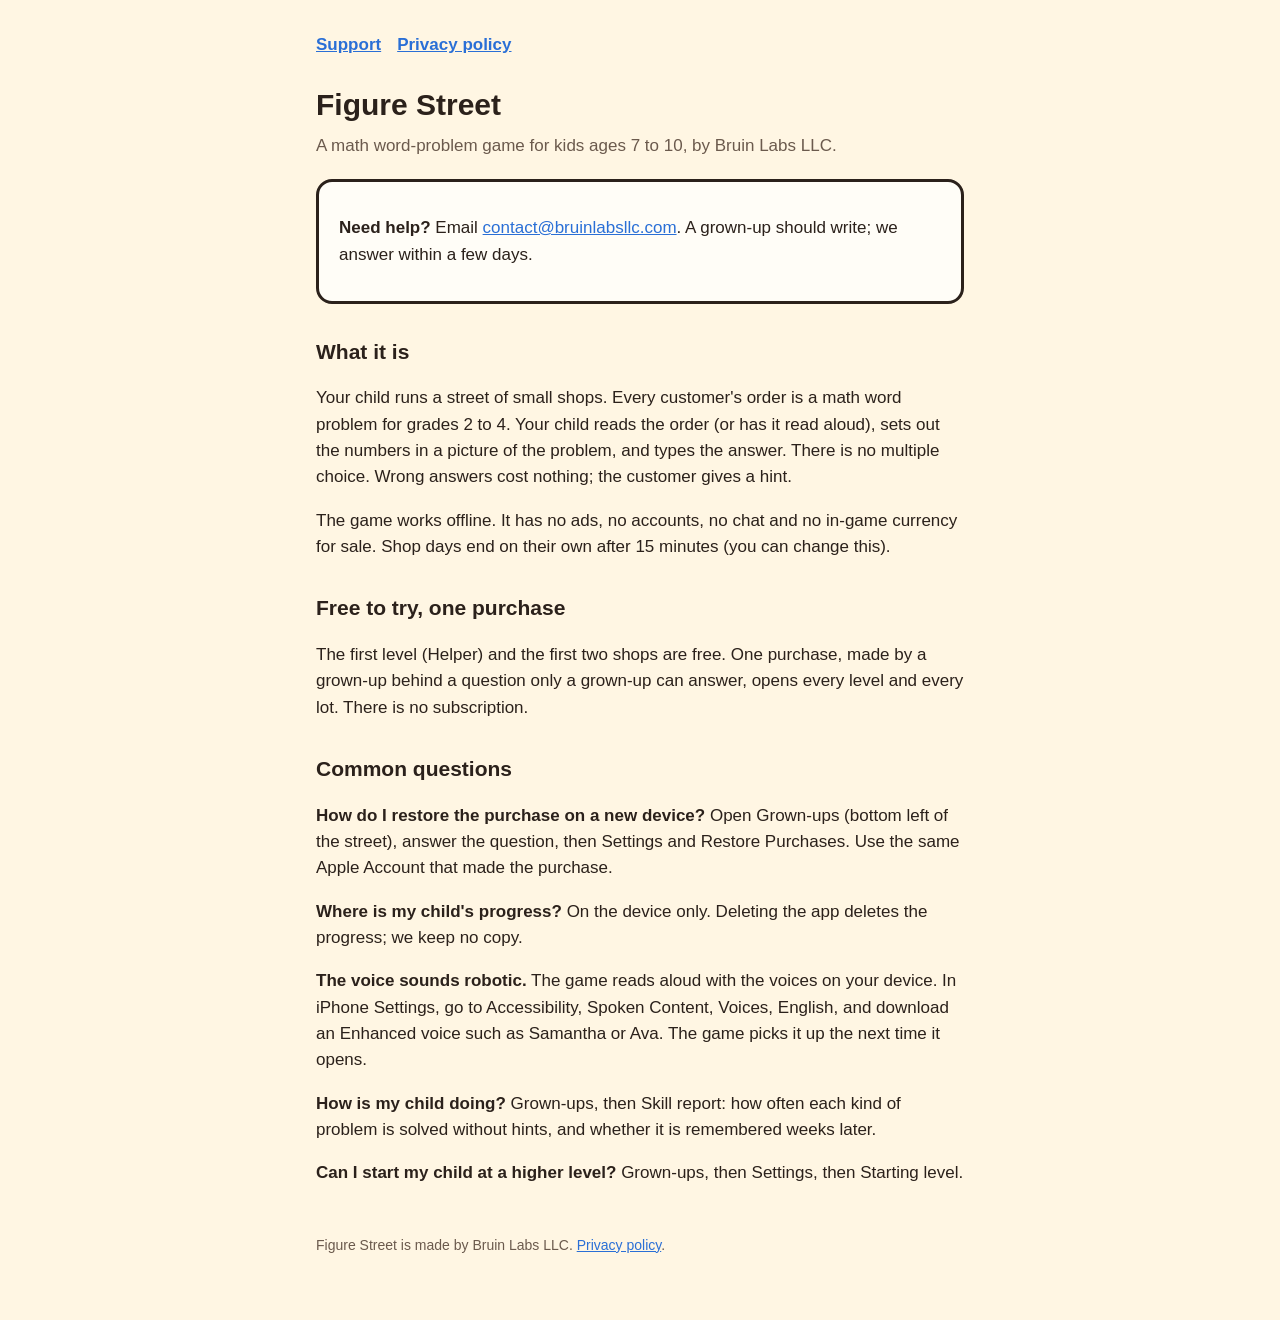
==== index.html @ 6f01dae2 "Figure Street support and privacy pages" ====
<!doctype html>
<html lang="en">
<head>
<meta charset="utf-8">
<meta name="viewport" content="width=device-width, initial-scale=1">
<title>Figure Street Support</title>
<link rel="stylesheet" href="style.css">
</head>
<body>
<main>
<nav><a href="./">Support</a><a href="privacy.html">Privacy policy</a></nav>
<h1>Figure Street</h1>
<p class="lede">A math word-problem game for kids ages 7 to 10, by Bruin Labs LLC.</p>

<div class="card">
<p><strong>Need help?</strong> Email <a href="mailto:contact@bruinlabsllc.com">contact@bruinlabsllc.com</a>. A grown-up should write; we answer within a few days.</p>
</div>

<h2>What it is</h2>
<p>Your child runs a street of small shops. Every customer's order is a math word problem for grades 2 to 4. Your child reads the order (or has it read aloud), sets out the numbers in a picture of the problem, and types the answer. There is no multiple choice. Wrong answers cost nothing; the customer gives a hint.</p>
<p>The game works offline. It has no ads, no accounts, no chat and no in-game currency for sale. Shop days end on their own after 15 minutes (you can change this).</p>

<h2>Free to try, one purchase</h2>
<p>The first level (Helper) and the first two shops are free. One purchase, made by a grown-up behind a question only a grown-up can answer, opens every level and every lot. There is no subscription.</p>

<h2>Common questions</h2>
<p><strong>How do I restore the purchase on a new device?</strong> Open Grown-ups (bottom left of the street), answer the question, then Settings and Restore Purchases. Use the same Apple Account that made the purchase.</p>
<p><strong>Where is my child's progress?</strong> On the device only. Deleting the app deletes the progress; we keep no copy.</p>
<p><strong>The voice sounds robotic.</strong> The game reads aloud with the voices on your device. In iPhone Settings, go to Accessibility, Spoken Content, Voices, English, and download an Enhanced voice such as Samantha or Ava. The game picks it up the next time it opens.</p>
<p><strong>How is my child doing?</strong> Grown-ups, then Skill report: how often each kind of problem is solved without hints, and whether it is remembered weeks later.</p>
<p><strong>Can I start my child at a higher level?</strong> Grown-ups, then Settings, then Starting level.</p>

<footer>Figure Street is made by Bruin Labs LLC. <a href="privacy.html">Privacy policy</a>.</footer>
</main>
</body>
</html>
---- style.css ----
:root { --bg: #fff6e3; --ink: #2b211b; --soft: #6b5a4d; --card: #fffdf7; --accent: #2a6fd6; }
* { box-sizing: border-box; }
body { margin: 0; background: var(--bg); color: var(--ink); font: 17px/1.55 -apple-system, BlinkMacSystemFont, "Segoe UI", Roboto, sans-serif; }
main { max-width: 680px; margin: 0 auto; padding: 32px 16px 64px; }
h1 { font-size: 30px; margin: 0 0 4px; }
h2 { font-size: 21px; margin: 32px 0 8px; }
p, li { color: var(--ink); }
.lede { color: var(--soft); margin-top: 0; }
.card { background: var(--card); border: 3px solid var(--ink); border-radius: 16px; padding: 16px 20px; margin: 20px 0; }
a { color: var(--accent); }
nav { margin-bottom: 24px; }
nav a { margin-right: 16px; font-weight: 600; }
footer { margin-top: 48px; color: var(--soft); font-size: 14px; }
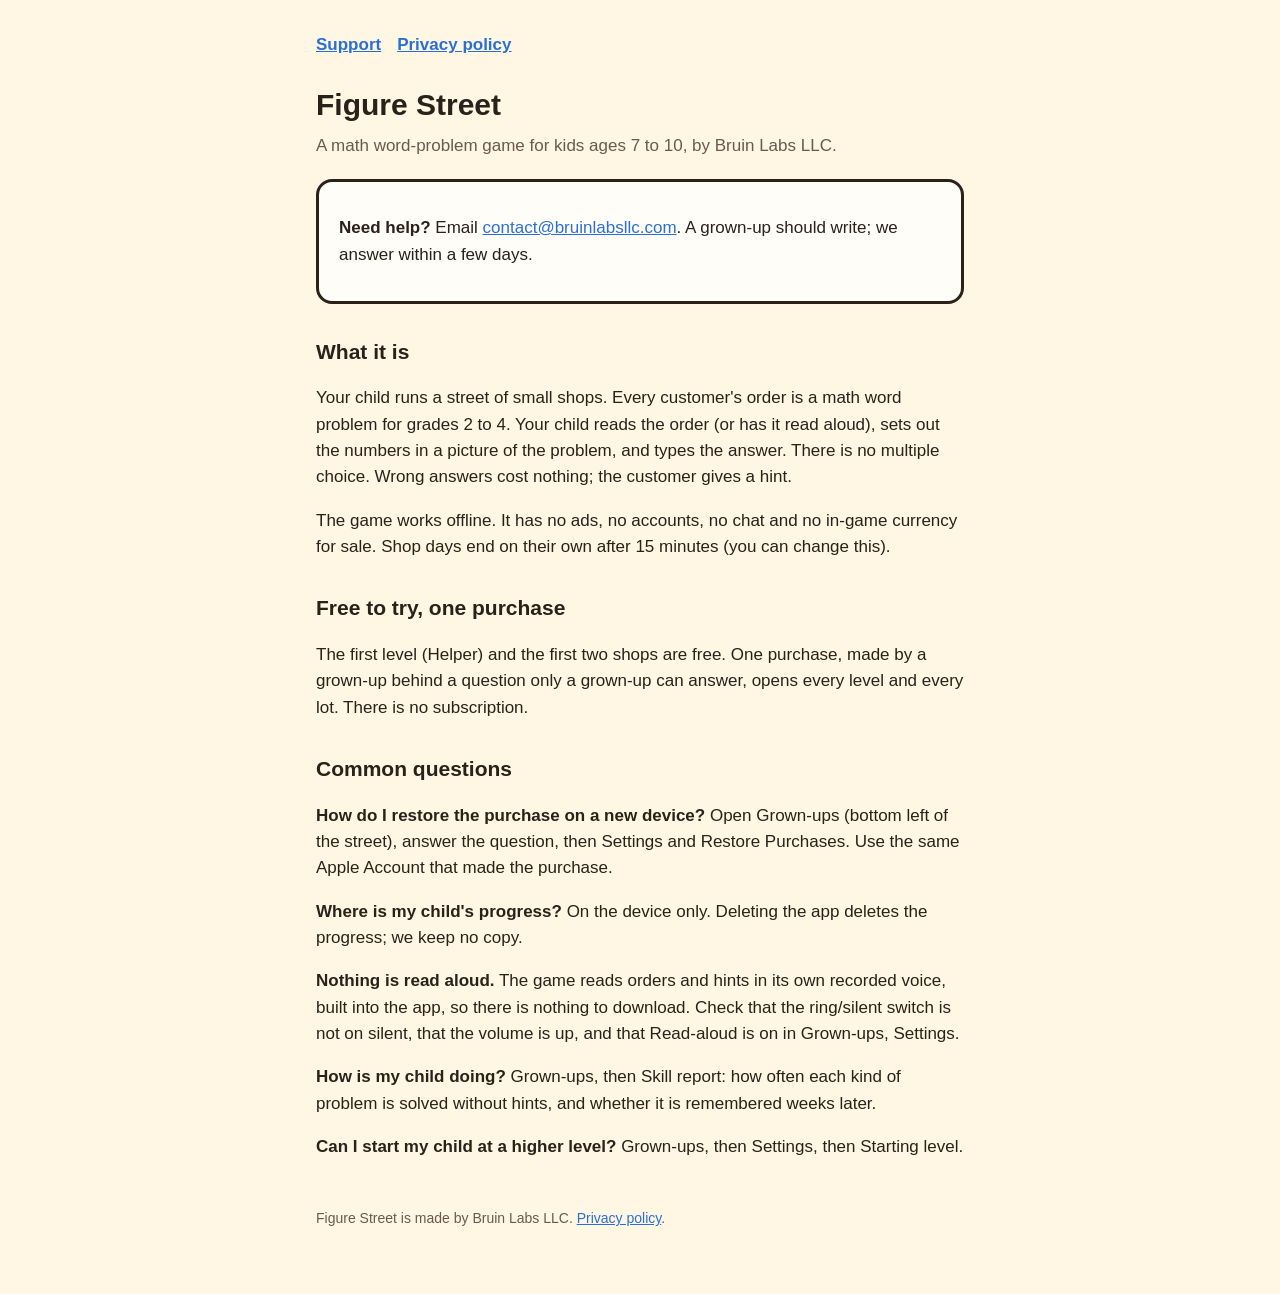
==== commit c2c61447: "Support page: read-aloud uses the game's own recorded voice" ====
--- a/index.html
+++ b/index.html
@@ -26,7 +26,7 @@
 <h2>Common questions</h2>
 <p><strong>How do I restore the purchase on a new device?</strong> Open Grown-ups (bottom left of the street), answer the question, then Settings and Restore Purchases. Use the same Apple Account that made the purchase.</p>
 <p><strong>Where is my child's progress?</strong> On the device only. Deleting the app deletes the progress; we keep no copy.</p>
-<p><strong>The voice sounds robotic.</strong> The game reads aloud with the voices on your device. In iPhone Settings, go to Accessibility, Spoken Content, Voices, English, and download an Enhanced voice such as Samantha or Ava. The game picks it up the next time it opens.</p>
+<p><strong>Nothing is read aloud.</strong> The game reads orders and hints in its own recorded voice, built into the app, so there is nothing to download. Check that the ring/silent switch is not on silent, that the volume is up, and that Read-aloud is on in Grown-ups, Settings.</p>
 <p><strong>How is my child doing?</strong> Grown-ups, then Skill report: how often each kind of problem is solved without hints, and whether it is remembered weeks later.</p>
 <p><strong>Can I start my child at a higher level?</strong> Grown-ups, then Settings, then Starting level.</p>
 
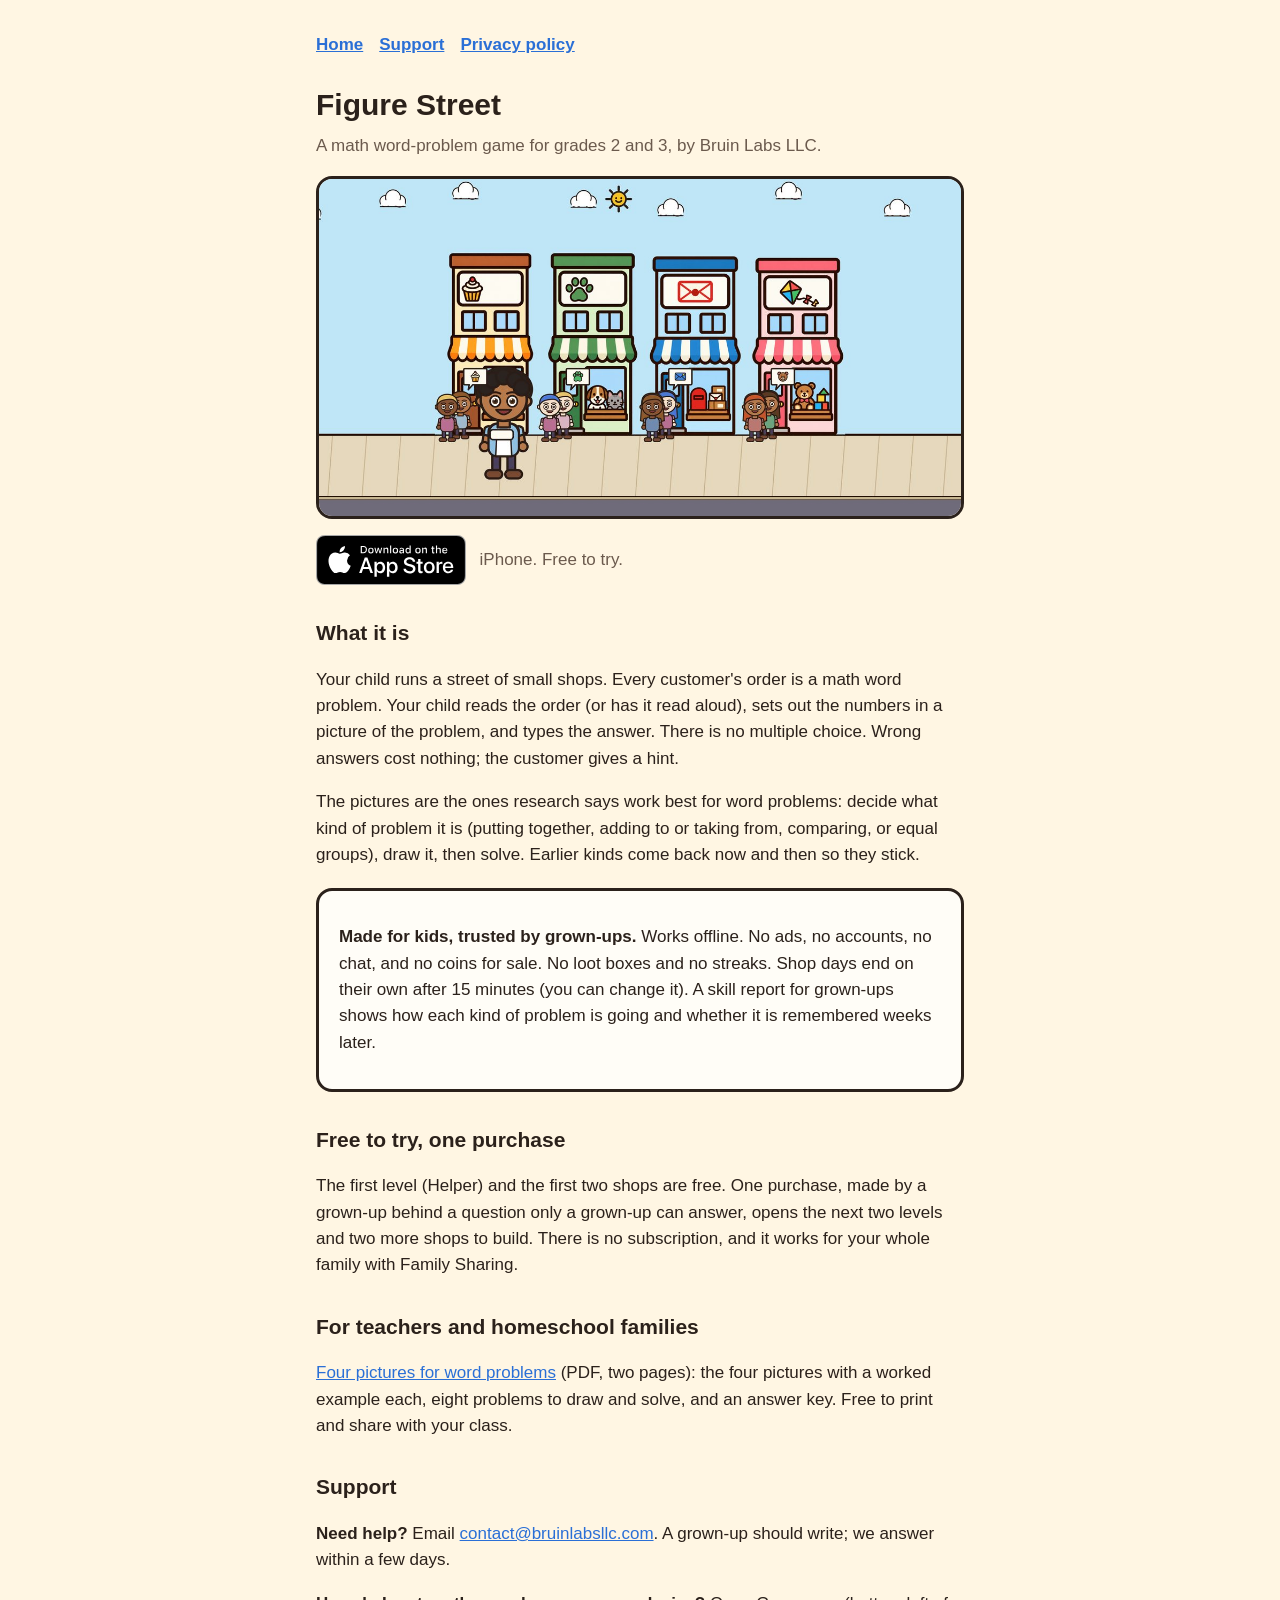
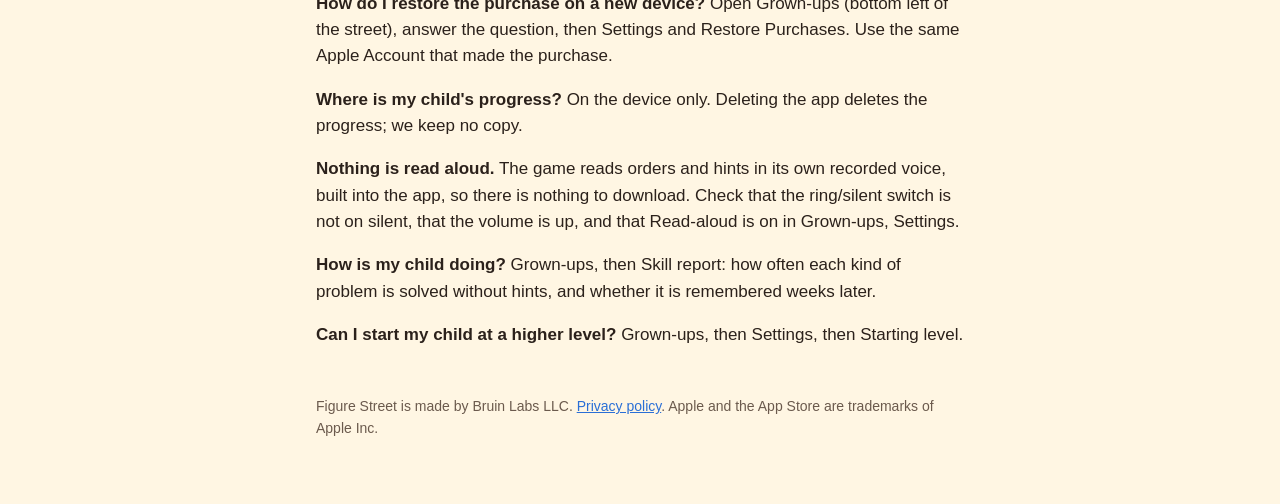
==== commit 9a9aa9db: "Home page: App Store badge and Smart App Banner, link previews, free printable for teachers and home" ====
--- a/index.html
+++ b/index.html
@@ -3,34 +3,54 @@
 <head>
 <meta charset="utf-8">
 <meta name="viewport" content="width=device-width, initial-scale=1">
-<title>Figure Street Support</title>
+<title>Figure Street: math word problems for grades 2 and 3</title>
+<meta name="description" content="An iPhone game where your child runs a street of shops and every customer's order is a math word problem. Grades 2 and 3. Offline, no ads, no accounts. Free to try, one purchase.">
+<meta name="apple-itunes-app" content="app-id=6825498476">
+<meta property="og:type" content="website">
+<meta property="og:site_name" content="Figure Street">
+<meta property="og:title" content="Figure Street: math word problems for grades 2 and 3">
+<meta property="og:description" content="Your child runs a street of shops, and every customer's order is a word problem. Offline, no ads, no accounts. Free to try.">
+<meta property="og:url" content="https://mherring26.github.io/figure-street-site/">
+<meta property="og:image" content="https://mherring26.github.io/figure-street-site/og.jpg">
+<meta property="og:image:width" content="1200">
+<meta property="og:image:height" content="630">
+<meta property="og:image:alt" content="Four shops on Figure Street, a bakery, a pet shop, a post office and a toy shop, with customers waiting.">
+<meta name="twitter:card" content="summary_large_image">
 <link rel="stylesheet" href="style.css">
 </head>
 <body>
 <main>
-<nav><a href="./">Support</a><a href="privacy.html">Privacy policy</a></nav>
+<nav><a href="./">Home</a><a href="#help">Support</a><a href="privacy.html">Privacy policy</a></nav>
 <h1>Figure Street</h1>
-<p class="lede">A math word-problem game for kids ages 7 to 10, by Bruin Labs LLC.</p>
+<p class="lede">A math word-problem game for grades 2 and 3, by Bruin Labs LLC.</p>
+
+<img class="hero" src="og.jpg" width="1200" height="630" alt="Four shops on Figure Street, a bakery, a pet shop, a post office and a toy shop, with customers waiting.">
+
+<p class="store"><a href="https://apps.apple.com/app/id6825498476"><img src="app-store-badge.svg" width="150" height="50" alt="Download on the App Store"></a><span>iPhone. Free to try.</span></p>
+
+<h2>What it is</h2>
+<p>Your child runs a street of small shops. Every customer's order is a math word problem. Your child reads the order (or has it read aloud), sets out the numbers in a picture of the problem, and types the answer. There is no multiple choice. Wrong answers cost nothing; the customer gives a hint.</p>
+<p>The pictures are the ones research says work best for word problems: decide what kind of problem it is (putting together, adding to or taking from, comparing, or equal groups), draw it, then solve. Earlier kinds come back now and then so they stick.</p>
 
 <div class="card">
-<p><strong>Need help?</strong> Email <a href="mailto:contact@bruinlabsllc.com">contact@bruinlabsllc.com</a>. A grown-up should write; we answer within a few days.</p>
+<p><strong>Made for kids, trusted by grown-ups.</strong> Works offline. No ads, no accounts, no chat, and no coins for sale. No loot boxes and no streaks. Shop days end on their own after 15 minutes (you can change it). A skill report for grown-ups shows how each kind of problem is going and whether it is remembered weeks later.</p>
 </div>
 
-<h2>What it is</h2>
-<p>Your child runs a street of small shops. Every customer's order is a math word problem for grades 2 to 4. Your child reads the order (or has it read aloud), sets out the numbers in a picture of the problem, and types the answer. There is no multiple choice. Wrong answers cost nothing; the customer gives a hint.</p>
-<p>The game works offline. It has no ads, no accounts, no chat and no in-game currency for sale. Shop days end on their own after 15 minutes (you can change this).</p>
+<h2>Free to try, one purchase</h2>
+<p>The first level (Helper) and the first two shops are free. One purchase, made by a grown-up behind a question only a grown-up can answer, opens the next two levels and two more shops to build. There is no subscription, and it works for your whole family with Family Sharing.</p>
 
-<h2>Free to try, one purchase</h2>
-<p>The first level (Helper) and the first two shops are free. One purchase, made by a grown-up behind a question only a grown-up can answer, opens every level and every lot. There is no subscription.</p>
+<h2 id="printable">For teachers and homeschool families</h2>
+<p><a href="four-pictures.pdf">Four pictures for word problems</a> (PDF, two pages): the four pictures with a worked example each, eight problems to draw and solve, and an answer key. Free to print and share with your class.</p>
 
-<h2>Common questions</h2>
+<h2 id="help">Support</h2>
+<p><strong>Need help?</strong> Email <a href="mailto:contact@bruinlabsllc.com">contact@bruinlabsllc.com</a>. A grown-up should write; we answer within a few days.</p>
 <p><strong>How do I restore the purchase on a new device?</strong> Open Grown-ups (bottom left of the street), answer the question, then Settings and Restore Purchases. Use the same Apple Account that made the purchase.</p>
 <p><strong>Where is my child's progress?</strong> On the device only. Deleting the app deletes the progress; we keep no copy.</p>
 <p><strong>Nothing is read aloud.</strong> The game reads orders and hints in its own recorded voice, built into the app, so there is nothing to download. Check that the ring/silent switch is not on silent, that the volume is up, and that Read-aloud is on in Grown-ups, Settings.</p>
 <p><strong>How is my child doing?</strong> Grown-ups, then Skill report: how often each kind of problem is solved without hints, and whether it is remembered weeks later.</p>
 <p><strong>Can I start my child at a higher level?</strong> Grown-ups, then Settings, then Starting level.</p>
 
-<footer>Figure Street is made by Bruin Labs LLC. <a href="privacy.html">Privacy policy</a>.</footer>
+<footer>Figure Street is made by Bruin Labs LLC. <a href="privacy.html">Privacy policy</a>. Apple and the App Store are trademarks of Apple Inc.</footer>
 </main>
 </body>
 </html>
--- a/style.css
+++ b/style.css
@@ -11,3 +11,7 @@
 nav { margin-bottom: 24px; }
 nav a { margin-right: 16px; font-weight: 600; }
 footer { margin-top: 48px; color: var(--soft); font-size: 14px; }
+.hero { display: block; width: 100%; height: auto; border: 3px solid var(--ink); border-radius: 16px; margin: 8px 0 16px; }
+.store { display: flex; align-items: center; gap: 14px; flex-wrap: wrap; margin: 0 0 8px; }
+.store img { display: block; height: 50px; width: auto; }
+.store span { color: var(--soft); }
